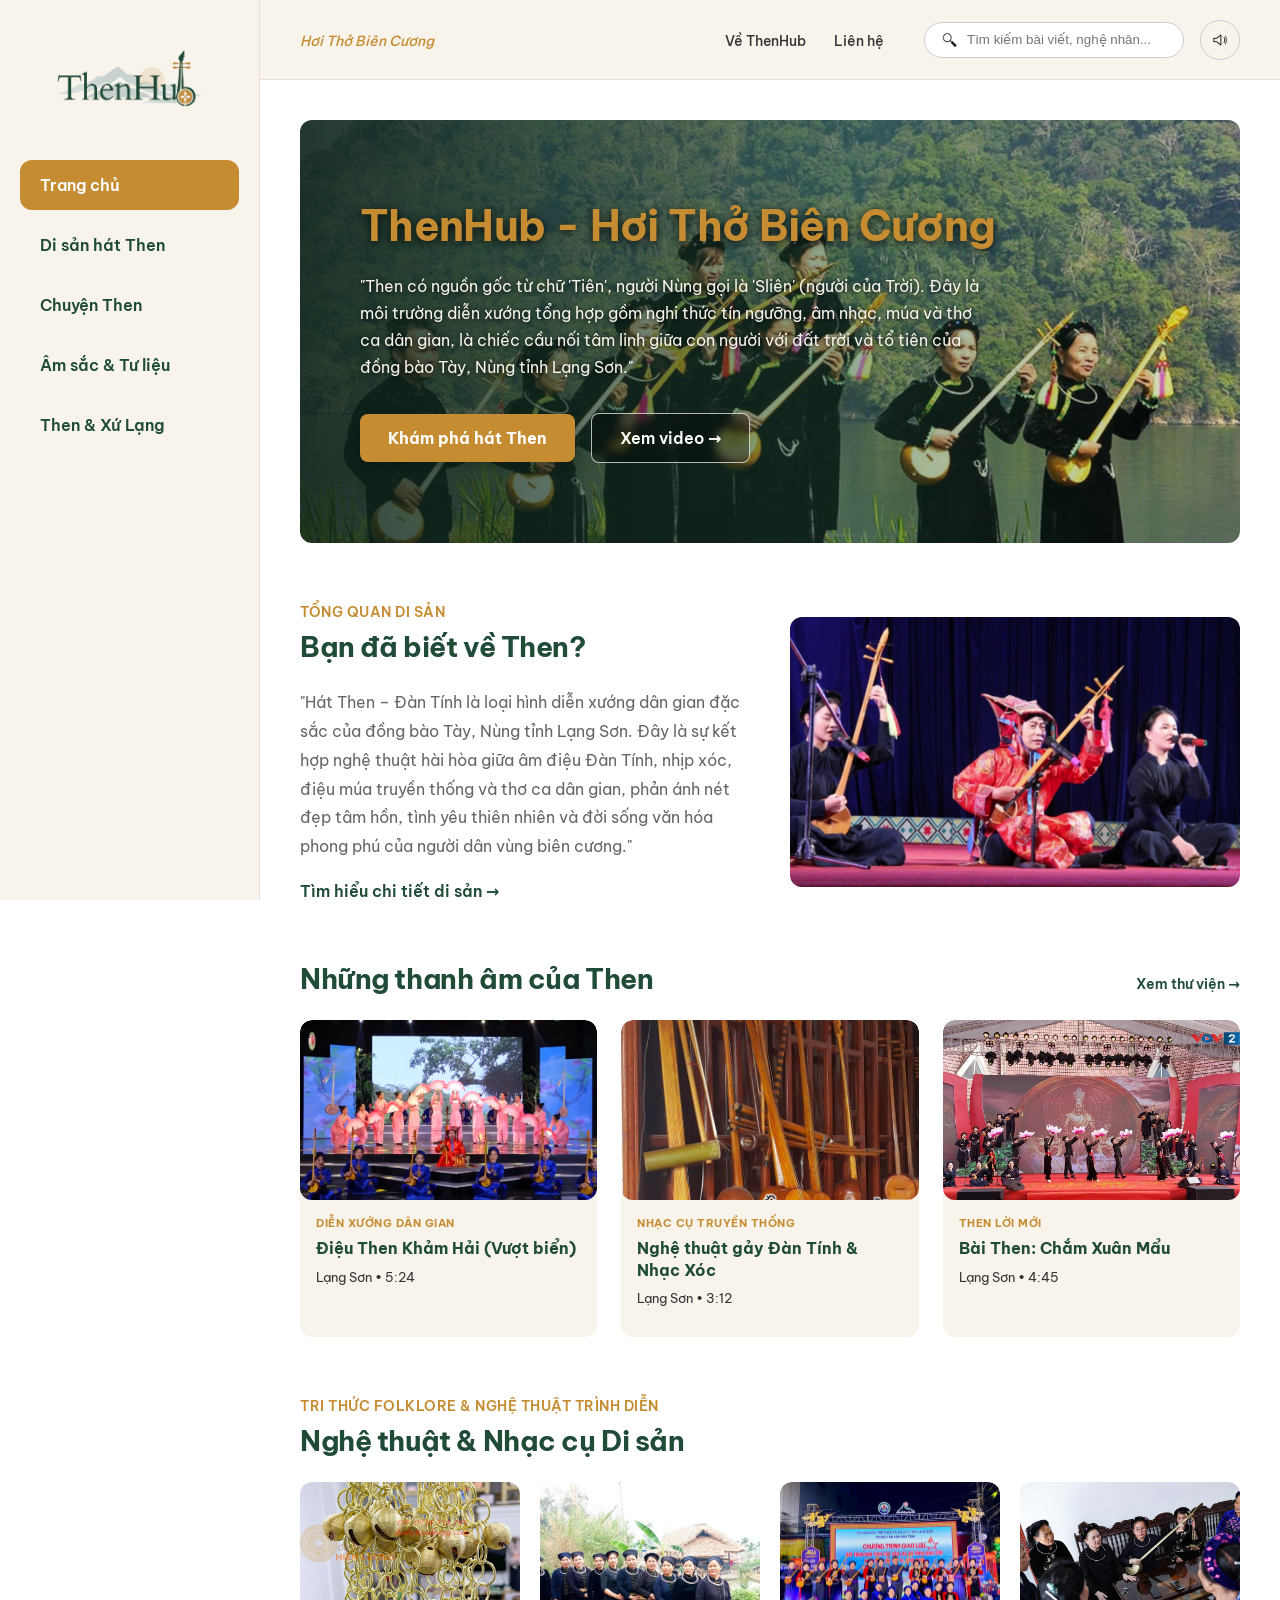
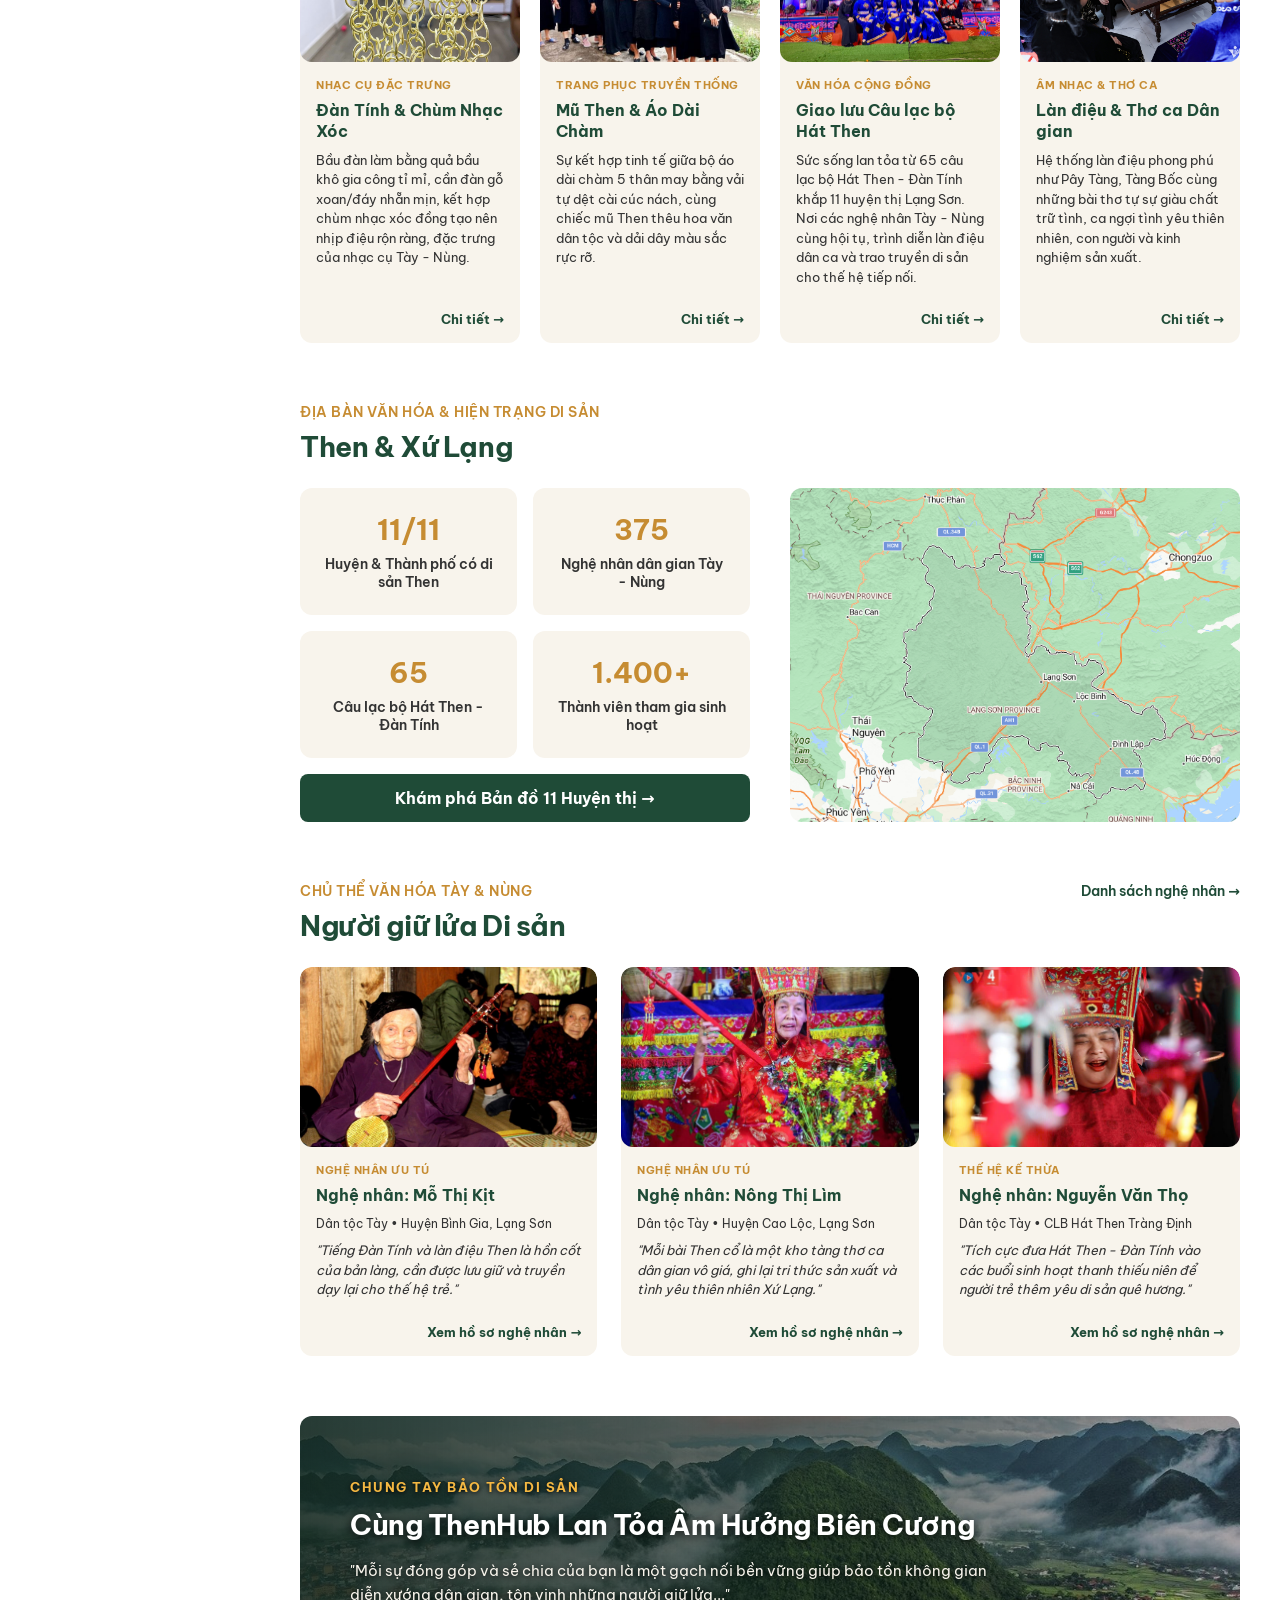
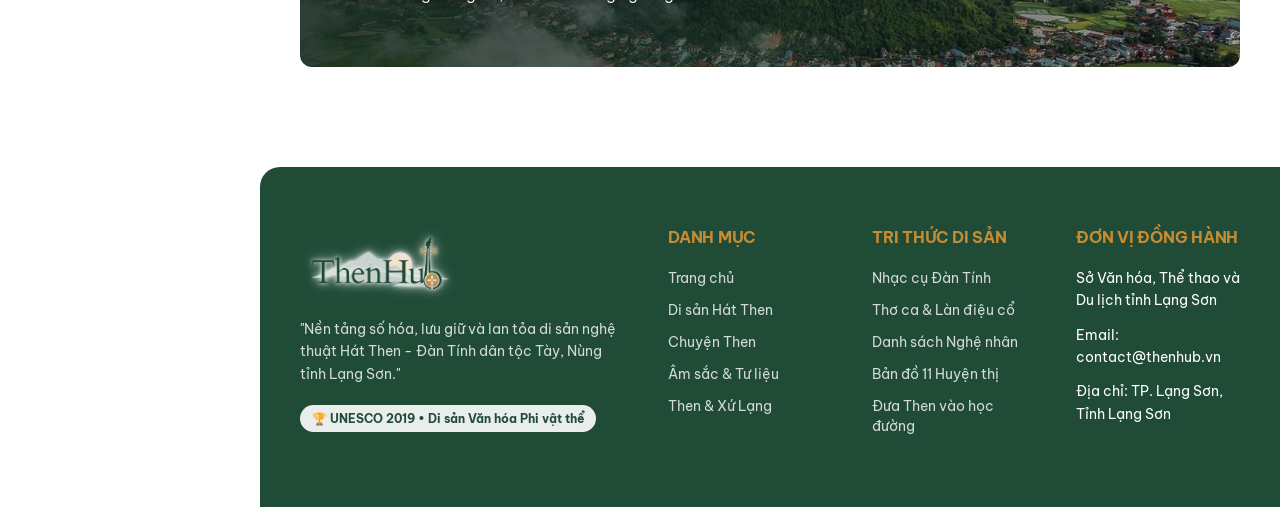
==== index.html @ 95b02db8 "Initial commit" ====
﻿<!DOCTYPE html>
<html lang="vi">
<head>
    <meta charset="UTF-8">
    <meta name="viewport" content="width=device-width, initial-scale=1.0">
    <title>ThenHub - Hơi Thở Biên Cương</title>
    <link rel="stylesheet" href="./style.css" />
</head>
<body>
    <!-- SIDEBAR -->
    <aside class="sidebar">
        <a href="index.html" class="logo">
            <img src="./icons/logoThenHub.png" alt="ThenHub Logo">
        </a>
        <nav>
            <a href="index.html" class="menu-item active">Trang chủ</a>
            <a href="disan.html" class="menu-item">Di sản hát Then</a>
            <a href="chuyenthen.html" class="menu-item">Chuyện Then</a>
            <a href="tulieu.html" class="menu-item">Âm sắc & Tư liệu</a>
            <a href="xulang.html" class="menu-item">Then & Xứ Lạng</a>
        </nav>
    </aside>

    <!-- NỘI DUNG -->
    <main class="main-content">

        <!-- KHỐI 1: HEADER -->
        <header class="header">
            <div class="header-links">
                <a href="#" style="color: var(--color-gold); font-style: italic;">Hơi Thở Biên Cương</a>
            </div>
            <div style="display: flex; align-items: center; gap: 16px;">
                <div class="header-links">
                    <a href="#">Về ThenHub</a>
                    <a href="#">Liên hệ</a>
                </div>
                <div class="search-bar">
                    <img src="./icons/icon_timkiem.png" alt="Search" style="width: 18px; height: 18px;">
                    <input type="text" placeholder="Tìm kiếm bài viết, nghệ nhân...">
                </div>
                <button style="background: none; border: 1px solid #ccc; border-radius: 50%; width: 40px; height: 40px; display: flex; align-items: center; justify-content: center; cursor: pointer;">
                    <img src="./icons/icon_loa.png" alt="Audio" style="width: 20px; height: 20px;">
                </button>
            </div>
        </header>

        <div class="container">
            <!-- KHỐI 2: HERO BANNER -->
            <section class="hero-banner" style="background-image: linear-gradient(to right, rgba(15, 37, 27, 0.88) 0%, rgba(31, 75, 55, 0.45) 60%, rgba(0, 0, 0, 0.1) 100%), url('./images/anh_nen_banner.png');">
                <h1>ThenHub - Hơi Thở Biên Cương</h1>
                <p>"Then có nguồn gốc từ chữ 'Tiên', người Nùng gọi là 'Sliên' (người của Trời). Đây là môi trường diễn xướng tổng hợp gồm nghi thức tín ngưỡng, âm nhạc, múa và thơ ca dân gian, là chiếc cầu nối tâm linh giữa con người với đất trời và tổ tiên của đồng bào Tày, Nùng tỉnh Lạng Sơn."</p>
                <div class="hero-buttons">
                    <a href="disan.html" class="btn-primary">Khám phá hát Then</a>
                    <a href="#" class="btn-outline">Xem video →</a>
                </div>
            </section>

            <!-- KHỐI 3: TỔNG QUAN -->
            <section class="overview-section">
                <div class="overview-text">
                    <div class="section-subtitle">Tổng quan di sản</div>
                    <h2 class="section-title">Bạn đã biết về Then?</h2>
                    <p>"Hát Then – Đàn Tính là loại hình diễn xướng dân gian đặc sắc của đồng bào Tày, Nùng tỉnh Lạng Sơn. Đây là sự kết hợp nghệ thuật hài hòa giữa âm điệu Đàn Tính, nhịp xóc, điệu múa truyền thống và thơ ca dân gian, phản ánh nét đẹp tâm hồn, tình yêu thiên nhiên và đời sống văn hóa phong phú của người dân vùng biên cương."</p>
                    <a href="#" class="link-arrow">Tìm hiểu chi tiết di sản →</a>
                </div>
                <div class="overview-image">
                    <img src="./images/anh_tong_quan.png" alt="Hát Then">
                </div>
            </section>

            <!-- KHỐI 4: ÂM THANH CỦA THEN -->
            <section>
                <div style="display: flex; justify-content: space-between; align-items: baseline;">
                    <h2 class="section-title">Những thanh âm của Then</h2>
                    <a href="#" class="link-arrow" style="font-size: 14px;">Xem thư viện &rarr;</a>
                </div>
                <div class="grid-3">

                    <a href="#" class="card">
                        <div class="card-thumb">
                            <img src="./images/Then_vuot_bien.png" alt="Điệu Then">
                            <div class="play-btn"></div>
                        </div>
                        <div class="card-content">
                            <div class="card-tag">Diễn xướng dân gian</div>
                            <div class="card-title">Điệu Then Khảm Hải (Vượt biển)</div>
                            <div class="card-desc">Lạng Sơn • 5:24</div>
                        </div>
                    </a>

                    <a href="#" class="card">
                        <div class="card-thumb">
                            <img src="./images/dan_tinh.png" alt="Đàn Tính">
                            <div class="play-btn"></div>
                        </div>
                        <div class="card-content">
                            <div class="card-tag">Nhạc cụ truyền thống</div>
                            <div class="card-title">Nghệ thuật gảy Đàn Tính & Nhạc Xóc</div>
                            <div class="card-desc">Lạng Sơn • 3:12</div>
                        </div>
                    </a>

                    <a href="#" class="card">
                        <div class="card-thumb">
                            <img src="./images/hat_then.png" alt="Xuân Mới">
                            <div class="play-btn"></div>
                        </div>
                        <div class="card-content">
                            <div class="card-tag">Then lời mới</div>
                            <div class="card-title">Bài Then: Chắm Xuân Mẩu</div>
                            <div class="card-desc">Lạng Sơn • 4:45</div>
                        </div>
                    </a>

                </div>
            </section>

            <!-- KHỐI 5: NGHỆ THUẬT & NHẠC CỤ -->
            <section>
                <div class="section-subtitle">Tri thức Folklore & Nghệ thuật trình diễn</div>
                <h2 class="section-title">Nghệ thuật & Nhạc cụ Di sản</h2>
                <div class="grid-4">
                    <a href="#" class="card">
                        <img src="./images/soc_nhac.png" alt="Đàn">
                        <div class="card-content">
                            <div class="card-tag">Nhạc cụ đặc trưng</div>
                            <div class="card-title">Đàn Tính & Chùm Nhạc Xóc</div>
                            <div class="card-desc">Bầu đàn làm bằng quả bầu khô gia công tỉ mỉ, cần đàn gỗ xoan/đáy nhẵn mịn, kết hợp chùm nhạc xóc đồng tạo nên nhịp điệu rộn ràng, đặc trưng của nhạc cụ Tày - Nùng.</div>
                            <div class="card-link">Chi tiết &rarr;</div>
                        </div>
                    </a>
                    <a href="#" class="card">
                        <img src="./images/ao_dai_cham.png" alt="Áo">
                        <div class="card-content">
                            <div class="card-tag">Trang phục truyền thống</div>
                            <div class="card-title">Mũ Then & Áo Dài Chàm</div>
                            <div class="card-desc">Sự kết hợp tinh tế giữa bộ áo dài chàm 5 thân may bằng vải tự dệt cài cúc nách, cùng chiếc mũ Then thêu hoa văn dân tộc và dải dây màu sắc rực rỡ.</div>
                            <div class="card-link">Chi tiết &rarr;</div>
                        </div>
                    </a>
                    <a href="#" class="card">
                        <img src="./images/giao_luu.png" alt="Giao lưu">
                        <div class="card-content">
                            <div class="card-tag">Văn hóa cộng đồng</div>
                            <div class="card-title">Giao lưu Câu lạc bộ Hát Then</div>
                            <div class="card-desc">Sức sống lan tỏa từ 65 câu lạc bộ Hát Then - Đàn Tính khắp 11 huyện thị Lạng Sơn. Nơi các nghệ nhân Tày - Nùng cùng hội tụ, trình diễn làn điệu dân ca và trao truyền di sản cho thế hệ tiếp nối.</div>
                            <div class="card-link">Chi tiết &rarr;</div>
                        </div>
                    </a>
                    <a href="#" class="card">
                        <img src="./images/truyen_day_hat_then.png" alt="Thơ ca">
                        <div class="card-content">
                            <div class="card-tag">Âm nhạc & Thơ ca</div>
                            <div class="card-title">Làn điệu & Thơ ca Dân gian</div>
                            <div class="card-desc">Hệ thống làn điệu phong phú như Pây Tàng, Tàng Bốc cùng những bài thơ tự sự giàu chất trữ tình, ca ngợi tình yêu thiên nhiên, con người và kinh nghiệm sản xuất.</div>
                            <div class="card-link">Chi tiết &rarr;</div>
                        </div>
                    </a>
                </div>
            </section>

            <!-- KHỐI 6: THỐNG KÊ & BẢN ĐỒ -->
            <section>
                <div class="section-subtitle">Địa bàn văn hóa & Hiện trạng di sản</div>
                <h2 class="section-title">Then & Xứ Lạng</h2>
                <div class="stats-map-section">
                    <div style="flex: 1;">
                        <div class="stats-grid">
                            <div class="stat-box">
                                <div class="stat-number">11/11</div>
                                <div class="stat-label">Huyện & Thành phố có di sản Then</div>
                            </div>
                            <div class="stat-box">
                                <div class="stat-number">375</div>
                                <div class="stat-label">Nghệ nhân dân gian Tày - Nùng</div>
                            </div>
                            <div class="stat-box">
                                <div class="stat-number">65</div>
                                <div class="stat-label">Câu lạc bộ Hát Then - Đàn Tính</div>
                            </div>
                            <div class="stat-box">
                                <div class="stat-number">1.400+</div>
                                <div class="stat-label">Thành viên tham gia sinh hoạt</div>
                            </div>
                        </div>
                        <a href="#" class="btn-full">Khám phá Bản đồ 11 Huyện thị →</a>
                    </div>
                    <div class="map-image">
                        <img src="./images/map.png" alt="Bản đồ Lạng Sơn">
                    </div>
                </div>
            </section>

            <!-- KHỐI 7: NGƯỜI GIỮ LỬA (Nghệ nhân) -->
            <section>
                <div style="display: flex; justify-content: space-between; align-items: baseline;">
                    <div>
                        <div class="section-subtitle">Chủ thể văn hóa Tày & Nùng</div>
                        <h2 class="section-title">Người giữ lửa Di sản</h2>
                    </div>
                    <a href="#" class="link-arrow" style="font-size: 14px;">Danh sách nghệ nhân →</a>
                </div>
                <div class="grid-3">
                    <a href="#" class="card">
                        <img src="./images/mo_thi_kit.png" alt="Nghệ nhân">
                        <div class="card-content">
                            <div class="card-tag">Nghệ nhân ưu tú</div>
                            <div class="card-title">Nghệ nhân: Mỗ Thị Kịt</div>
                            <div class="card-desc" style="font-size: 12px; margin-bottom: 8px;">Dân tộc Tày  •  Huyện Bình Gia, Lạng Sơn</div>
                            <div class="card-desc" style="font-style: italic;">"Tiếng Đàn Tính và làn điệu Then là hồn cốt của bản làng, cần được lưu giữ và truyền dạy lại cho thế hệ trẻ."</div>
                            <div class="card-link">Xem hồ sơ nghệ nhân &rarr;</div>
                        </div>
                    </a>
                    <a href="#" class="card">
                        <img src="./images/nong_thi_lim.png" alt="Nghệ nhân">
                        <div class="card-content">
                            <div class="card-tag">Nghệ nhân ưu tú</div>
                            <div class="card-title">Nghệ nhân: Nông Thị Lìm</div>
                            <div class="card-desc" style="font-size: 12px; margin-bottom: 8px;">Dân tộc Tày  •  Huyện Cao Lộc, Lạng Sơn</div>
                            <div class="card-desc" style="font-style: italic;">"Mỗi bài Then cổ là một kho tàng thơ ca dân gian vô giá, ghi lại tri thức sản xuất và tình yêu thiên nhiên Xứ Lạng."</div>
                            <div class="card-link">Xem hồ sơ nghệ nhân &rarr;</div>
                        </div>
                    </a>
                    <a href="#" class="card">
                        <img src="./images/nguyen_van_tho.png" alt="Nghệ nhân">
                        <div class="card-content">
                            <div class="card-tag">Thế hệ kế thừa</div>
                            <div class="card-title">Nghệ nhân: Nguyễn Văn Thọ</div>
                            <div class="card-desc" style="font-size: 12px; margin-bottom: 8px;">Dân tộc Tày  •  CLB Hát Then Tràng Định</div>
                            <div class="card-desc" style="font-style: italic;">"Tích cực đưa Hát Then - Đàn Tính vào các buổi sinh hoạt thanh thiếu niên để người trẻ thêm yêu di sản quê hương."</div>
                            <div class="card-link">Xem hồ sơ nghệ nhân &rarr;</div>
                        </div>
                    </a>
                </div>
            </section>

            <!-- KHỐI 8: BANNER KÊU GỌI (CTA) -->
            <section class="cta-banner" style="background-image: linear-gradient(90deg, rgba(15, 37, 27, 0.85) 0%, rgba(15, 37, 27, 0.6) 50%, rgba(0, 0, 0, 0.25) 100%), url('./images/canh_quan.png');">
                <span class="cta-subtitle">CHUNG TAY BẢO TỒN DI SẢN</span>
                <h2>Cùng ThenHub Lan Tỏa Âm Hưởng Biên Cương</h2>
                <p>"Mỗi sự đóng góp và sẻ chia của bạn là một gạch nối bền vững giúp bảo tồn không gian diễn xướng dân gian, tôn vinh những người giữ lửa..."</p>
            </section>

        </div> <!-- Hết .container -->
        <!-- KHỐI 9: FOOTER -->
        <footer class="footer">
            <div>
                <a href="index.html" class="footer-logo">
                    <img src="./icons/logoThenHub.png" alt="ThenHub Logo">
                </a>
                <p>"Nền tảng số hóa, lưu giữ và lan tỏa di sản nghệ thuật Hát Then - Đàn Tính dân tộc Tày, Nùng tỉnh Lạng Sơn."</p>
                <div class="badge">🏆 UNESCO 2019 • Di sản Văn hóa Phi vật thể</div>
            </div>
            <div>
                <h4>Danh mục</h4>
                <ul>
                    <li><a href="index.html">Trang chủ</a></li>
                    <li><a href="disan.html">Di sản Hát Then</a></li>
                    <li><a href="chuyenthen.html">Chuyện Then</a></li>
                    <li><a href="tulieu.html">Âm sắc & Tư liệu</a></li>
                    <li><a href="xulang.html">Then & Xứ Lạng</a></li>
                </ul>
            </div>
            <div>
                <h4>Tri thức di sản</h4>
                <ul>
                    <li><a href="#">Nhạc cụ Đàn Tính</a></li>
                    <li><a href="#">Thơ ca & Làn điệu cổ</a></li>
                    <li><a href="#">Danh sách Nghệ nhân</a></li>
                    <li><a href="#">Bản đồ 11 Huyện thị</a></li>
                    <li><a href="#">Đưa Then vào học đường</a></li>
                </ul>
            </div>
            <div>
                <h4>Đơn vị đồng hành</h4>
                <p style="margin-bottom: 12px; opacity: 1;">Sở Văn hóa, Thể thao và Du lịch tỉnh Lạng Sơn</p>
                <p style="margin-bottom: 12px; opacity: 1;">Email: contact@thenhub.vn</p>
                <p style="opacity: 1;">Địa chỉ: TP. Lạng Sơn, Tỉnh Lạng Sơn</p>
            </div>
        </footer>
    </main>
</body>
</html>
---- style.css ----
﻿/* ==============================================================
   1. KHAI BÁO FONT KHÔNG CHÂN CỤC BỘ (BE VIETNAM PRO)
   ============================================================== */

/* Bản Thường - Regular (400) */
@font-face {
    font-family: 'Be Vietnam Pro';
    src: url('./fonts/Be_Vietnam_Pro/BeVietnamPro-Regular.ttf') format('truetype');
    font-weight: 400;
    font-style: normal;
}

/* Bản Vừa - Medium (500) */
@font-face {
    font-family: 'Be Vietnam Pro';
    src: url('./fonts/Be_Vietnam_Pro/BeVietnamPro-Medium.ttf') format('truetype');
    font-weight: 500;
    font-style: normal;
}

/* Bản Bán Đậm - SemiBold (600) */
@font-face {
    font-family: 'Be Vietnam Pro';
    src: url('./fonts/Be_Vietnam_Pro/BeVietnamPro-SemiBold.ttf') format('truetype');
    font-weight: 600;
    font-style: normal;
}

/* Bản Đậm - Bold (700) */
@font-face {
    font-family: 'Be Vietnam Pro';
    src: url('./fonts/Be_Vietnam_Pro/BeVietnamPro-Bold.ttf') format('truetype');
    font-weight: 700;
    font-style: normal;
}

/* ==============================================================
   2. CẬP NHẬT BIẾN FONT VÀO :root (FONT KHÔNG CHÂN CHO TOÀN TRANG)
   ============================================================== */
:root {
    --font-title: 'Be Vietnam Pro', system-ui, -apple-system, sans-serif;
    --font-text: 'Be Vietnam Pro', system-ui, -apple-system, sans-serif;
    --color-green: #1F4B37;
    --color-gold: #C68C32;
    --color-gold-hover: #e09f39;
    --bg-sidebar: #F8F4EC;
    --bg-main: #FFFFFF;
    --bg-card: #F8F4EC;
    --text-dark: #333333;
    --text-gray: #666666;
    --text-light: #FFFFFF;
    --sidebar-width: 260px;
    --header-height: 80px;
    --max-content-width: 1100px;
    --section-gap: 60px;
    --border-radius: 12px;
}

/* ==============================================================
   3. RESET & CƠ BẢN (Đã sửa lỗi ký tự '-')
   ============================================================== */
* {
    margin: 0;
    padding: 0;
    box-sizing: border-box;
}

body {
    font-family: var(--font-text);
    color: var(--text-dark);
    background-color: var(--bg-main);
    display: flex;
    min-height: 100vh;
}

a {
    text-decoration: none;
    color: inherit;
    transition: all 0.3s ease;
    cursor: pointer;
}

img {
    max-width: 100%;
    height: auto;
    border-radius: var(--border-radius);
    display: block;
}

/* Tinh chỉnh nét chữ tiêu đề không chân phẳng, vuông vức */
h1, h2, h3, h4, .section-title {
    font-family: var(--font-title) !important;
    color: var(--color-green);
    font-weight: 700;
    letter-spacing: -0.015em;
    line-height: 1.25;
}

.section-title {
    font-size: 28px;
    margin-bottom: 24px;
}

.section-subtitle {
    color: var(--color-gold);
    font-size: 14px;
    font-weight: 600;
    text-transform: uppercase;
    margin-bottom: 8px;
    letter-spacing: 0.5px;
}

/* 3. SIDEBAR (THANH ĐIỀU HƯỚNG TRÁI) */
.sidebar {
    width: var(--sidebar-width);
    flex-shrink: 0;
    background-color: var(--bg-sidebar);
    padding: 40px 20px;
    position: sticky;
    top: 0;
    height: 100vh;
    border-right: 1px solid #EAE0D5;
}

    .sidebar .logo {
        display: block;
        margin-bottom: 40px;
        text-align: center;
    }

        .sidebar .logo img {
            max-width: 170px; 
            height: auto; 
            margin: 0 auto;
            display: block;
        }

.menu-item {
    display: block;
    padding: 15px 20px;
    margin-bottom: 10px;
    font-weight: 600;
    border-radius: var(--border-radius);
    color: var(--color-green);
}

    .menu-item:hover {
        background-color: #E8E1D3;
    }

    .menu-item.active {
        background-color: var(--color-gold);
        color: var(--text-light);
    }

/* 4. MAIN CONTENT (NỘI DUNG CHÍNH) */
.main-content {
    flex: 1;
    min-width: 0; /* Giúp không bị tràn khung khi ảnh quá to */
    display: flex;
    flex-direction: column;
}

/* KHỐI 1: HEADER */
.header {
    height: var(--header-height);
    background-color: var(--bg-sidebar);
    display: flex;
    align-items: center;
    justify-content: space-between;
    padding: 0 40px;
    border-bottom: 1px solid #EAE0D5;
    position: sticky;
    top: 0;
    z-index: 100;
}

.header-links a {
    margin-right: 24px;
    font-weight: 500;
    font-size: 14px;
}

    .header-links a:hover {
        color: var(--color-gold);
    }

.search-bar {
    display: flex;
    align-items: center;
    background: #fff;
    padding: 8px 16px;
    border-radius: 20px;
    border: 1px solid #ccc;
}

    .search-bar input {
        border: none;
        outline: none;
        margin-left: 8px;
        width: 200px;
    }

/* CONTAINER CHUNG CHO CÁC KHỐI BÊN DƯỚI */
.container {
    max-width: var(--max-content-width);
    margin: 0 auto;
    padding: 40px;
    width: 100%;
}

/* KHỐI 2: HERO BANNER */
.hero-banner {
    position: relative;
    background-size: cover;
    background-position: center;
    border-radius: var(--border-radius);
    padding: 80px 60px;
    color: var(--text-light);
    margin-bottom: var(--section-gap);
    overflow: hidden;
}

    .hero-banner h1 {
        font-family: var(--font-title);
        font-size: 42px;
        font-weight: 700;
        margin-bottom: 20px;
        color: #C68C32 !important; 
        text-shadow: 0 2px 10px rgba(0, 0, 0, 0.85); 
    }

    .hero-banner p {
        max-width: 620px;
        line-height: 1.7;
        margin-bottom: 32px;
        font-size: 16px;
        color: #F8F4EC; 
        text-shadow: 0 1px 5px rgba(0, 0, 0, 0.8);
    }

.hero-buttons {
    display: flex;
    align-items: center;
    gap: 16px;
}

/* Nút chính: Khám phá hát Then */
.btn-primary {
    background-color: var(--color-gold); 
    color: #FFFFFF; 
    padding: 14px 28px;
    border-radius: 8px;
    font-weight: 700;
    display: inline-block;
    box-shadow: 0 4px 12px rgba(0, 0, 0, 0.25);
    transition: all 0.3s ease;
}

    .btn-primary:hover {
        background-color: var(--color-gold-hover);
        transform: translateY(-2px);
        box-shadow: 0 6px 18px rgba(0, 0, 0, 0.35);
    }

.btn-outline {
    background: rgba(0, 0, 0, 0.35); 
    backdrop-filter: blur(4px); 
    border: 1px solid rgba(255, 255, 255, 0.7);
    color: #FFFFFF;
    padding: 14px 28px;
    border-radius: 8px;
    font-weight: 600;
    display: inline-block;
    transition: all 0.3s ease;
}

    .btn-outline:hover {
        background: rgba(255, 255, 255, 0.25);
        border-color: #FFFFFF;
        transform: translateY(-2px);
    }
/* KHỐI 3: TỔNG QUAN */
.overview-section {
    display: flex;
    gap: 40px;
    align-items: center;
    margin-bottom: var(--section-gap);
}

.overview-text {
    flex: 1;
}

    .overview-text p {
        line-height: 1.8;
        color: var(--text-gray);
        margin-bottom: 20px;
    }

.link-arrow {
    color: var(--color-green);
    font-weight: 600;
    display: inline-flex;
    align-items: center;
    gap: 8px;
}

    .link-arrow:hover {
        color: var(--color-gold);
    }

.overview-image {
    flex: 1;
}

    .overview-image img {
        width: 100%;
        height: auto;
        object-fit: cover;
    }

/* KHỐI 4 & 6: DẠNG LƯỚI (Card Grid) */
.grid-3 {
    display: grid;
    grid-template-columns: repeat(3, 1fr);
    gap: 24px;
    margin-bottom: var(--section-gap);
    align-items: stretch; 
}

.grid-4 {
    display: grid;
    grid-template-columns: repeat(4, 1fr);
    gap: 20px;
    margin-bottom: var(--section-gap);
    align-items: stretch; 
}

/* Thẻ Card tổng thể */
.card {
    background-color: var(--bg-card);
    border-radius: var(--border-radius);
    overflow: hidden;
    display: flex;
    flex-direction: column !important; 
    height: 100%;
    text-decoration: none;
    transition: transform 0.3s ease, box-shadow 0.3s ease;
}

    .card:hover {
        transform: translateY(-5px);
        box-shadow: 0 10px 20px rgba(0,0,0,0.08);
    }

    /* Ảnh đầu thẻ */
    .card img {
        width: 100%;
        height: 180px; 
        object-fit: cover; 
        display: block;
    }

.card-content {
    display: flex;
    flex-direction: column;
    flex: 1; 
    padding: 16px;
}

.card-tag {
    color: var(--color-gold);
    font-size: 11px;
    font-weight: 700;
    text-transform: uppercase;
    letter-spacing: 0.5px;
    margin-bottom: 8px;
}

.card-title {
    color: var(--color-green);
    font-size: 16px;
    font-weight: 700;
    line-height: 1.35;
    margin-bottom: 8px;
}

/* Đoạn mô tả */
.card-desc {
    color: var(--text-dark);
    font-size: 13px;
    line-height: 1.5;
    margin-bottom: 12px;
}

.card-link {
    text-align: right;
    font-size: 13px;
    font-weight: 700;
    color: var(--color-green);
    margin-top: auto; 
    padding-top: 12px;
    display: block;
    transition: color 0.3s ease, transform 0.3s ease;
}

.card:hover .card-link {
    color: var(--color-gold);
    transform: translateX(3px);
}
/* HIỆU ỨNG NÚT PLAY TRÊN ẢNH VIDEO */
.card-thumb {
    position: relative;
    width: 100%;
    height: 180px;
    overflow: hidden;
    border-top-left-radius: var(--border-radius, 12px);
    border-top-right-radius: var(--border-radius, 12px);
}
    .card-thumb img {
        width: 100%;
        height: 100%;
        object-fit: cover;
        display: block;
        transition: transform 0.3s ease;
    }
    .card-thumb .play-btn {
        position: absolute;
        top: 50%;
        left: 50%;
        transform: translate(-50%, -50%) scale(0.8);
        width: 56px; 
        height: 56px;
        background-color: #FFFFFF; 
        border-radius: 50%; 
        box-shadow: 0 4px 15px rgba(0, 0, 0, 0.35); 
        display: flex;
        align-items: center;
        justify-content: center;
        opacity: 0; 
        transition: all 0.3s ease;
        pointer-events: none;
        z-index: 5;
    }

        .card-thumb .play-btn::after {
            content: '';
            display: block;
            width: 0;
            height: 0;
            margin-left: 4px; 
            border-top: 11px solid transparent;
            border-bottom: 11px solid transparent;
            border-left: 19px solid #E50914; 
        }

.card:hover .play-btn {
    opacity: 1;
    transform: translate(-50%, -50%) scale(1);
}

.card:hover .card-thumb img {
    transform: scale(1.05);
}

/* KHỐI 5: THỐNG KÊ & BẢN ĐỒ */
.stats-map-section {
    display: flex;
    gap: 40px;
    margin-bottom: var(--section-gap);
}

.stats-grid {
    flex: 1;
    display: grid;
    grid-template-columns: repeat(2, 1fr);
    gap: 16px;
}

.stat-box {
    background-color: var(--bg-card);
    padding: 24px;
    border-radius: var(--border-radius);
    text-align: center;
}

.stat-number {
    font-size: 28px;
    font-weight: bold;
    color: var(--color-gold);
    margin-bottom: 8px;
}

.stat-label {
    font-size: 14px;
    font-weight: 600;
    color: var(--text-dark);
}

.map-image {
    flex: 1;
}

    .map-image img {
        width: 100%;
        height: 100%;
        object-fit: cover;
    }

.btn-full {
    display: block;
    text-align: center;
    background-color: var(--color-green);
    color: var(--text-light);
    padding: 14px;
    border-radius: 8px;
    margin-top: 16px;
    font-weight: bold;
}

    .btn-full:hover {
        background-color: #153526;
    }

/* KHỐI 7: CTA BANNER */
.cta-banner {
    position: relative;
    background-size: cover;
    background-position: center;
    border-radius: var(--border-radius);
    padding: 60px 50px;
    margin-bottom: var(--section-gap);
    overflow: hidden;
}

.cta-subtitle {
    display: inline-block;
    color: #F5B842; 
    font-weight: 700;
    font-size: 13px;
    letter-spacing: 1.5px;
    text-transform: uppercase;
    margin-bottom: 12px;
    text-shadow: 0 1px 4px rgba(0, 0, 0, 0.9);
}

/* Tiêu đề chính */
.cta-banner h2 {
    font-family: var(--font-title);
    font-size: 28px; 
    font-weight: 700;
    color: #FFFFFF;
    margin-bottom: 16px;
    line-height: 1.3;
    max-width: 100%; 
    white-space: nowrap; 
    text-shadow: 0 2px 8px rgba(0, 0, 0, 0.8);
}

.cta-banner p {
    font-size: 15px;
    color: #F8F4EC; 
    max-width: 650px;
    line-height: 1.6;
    text-shadow: 0 1px 6px rgba(0, 0, 0, 0.9);
}
/* KHỐI 8: FOOTER */
.footer {
    background-color: var(--color-green);
    color: var(--text-light);
    padding: 60px 40px;
    display: grid;
    grid-template-columns: 2fr 1fr 1fr 1fr;
    gap: 40px;
    border-top-left-radius: 20px;
}

.footer-logo {
    font-family: var(--font-title);
    font-size: 28px;
    color: var(--color-gold);
    margin-bottom: 16px;
    display: block;
}
    .footer-logo img {
        max-width: 160px;
        height: auto;
        display: block;
        margin-bottom: 16px;
        filter: drop-shadow(0px 0px 2px #ffffff) drop-shadow(0px 0px 6px rgba(255, 255, 255, 0.6));
    }

.footer p {
    font-size: 14px;
    line-height: 1.6;
    margin-bottom: 20px;
    opacity: 0.8;
}

.footer h4 {
    color: var(--color-gold);
    margin-bottom: 20px;
    font-size: 16px;
    text-transform: uppercase;
}

.footer ul {
    list-style: none;
}

    .footer ul li {
        margin-bottom: 12px;
    }

        .footer ul li a {
            font-size: 14px;
            opacity: 0.8;
        }

            .footer ul li a:hover {
                opacity: 1;
                color: var(--color-gold);
            }

.badge {
    background: rgba(255,255,255,0.9);
    color: var(--color-green);
    padding: 6px 12px;
    border-radius: 20px;
    font-size: 12px;
    font-weight: bold;
    display: inline-block;
}
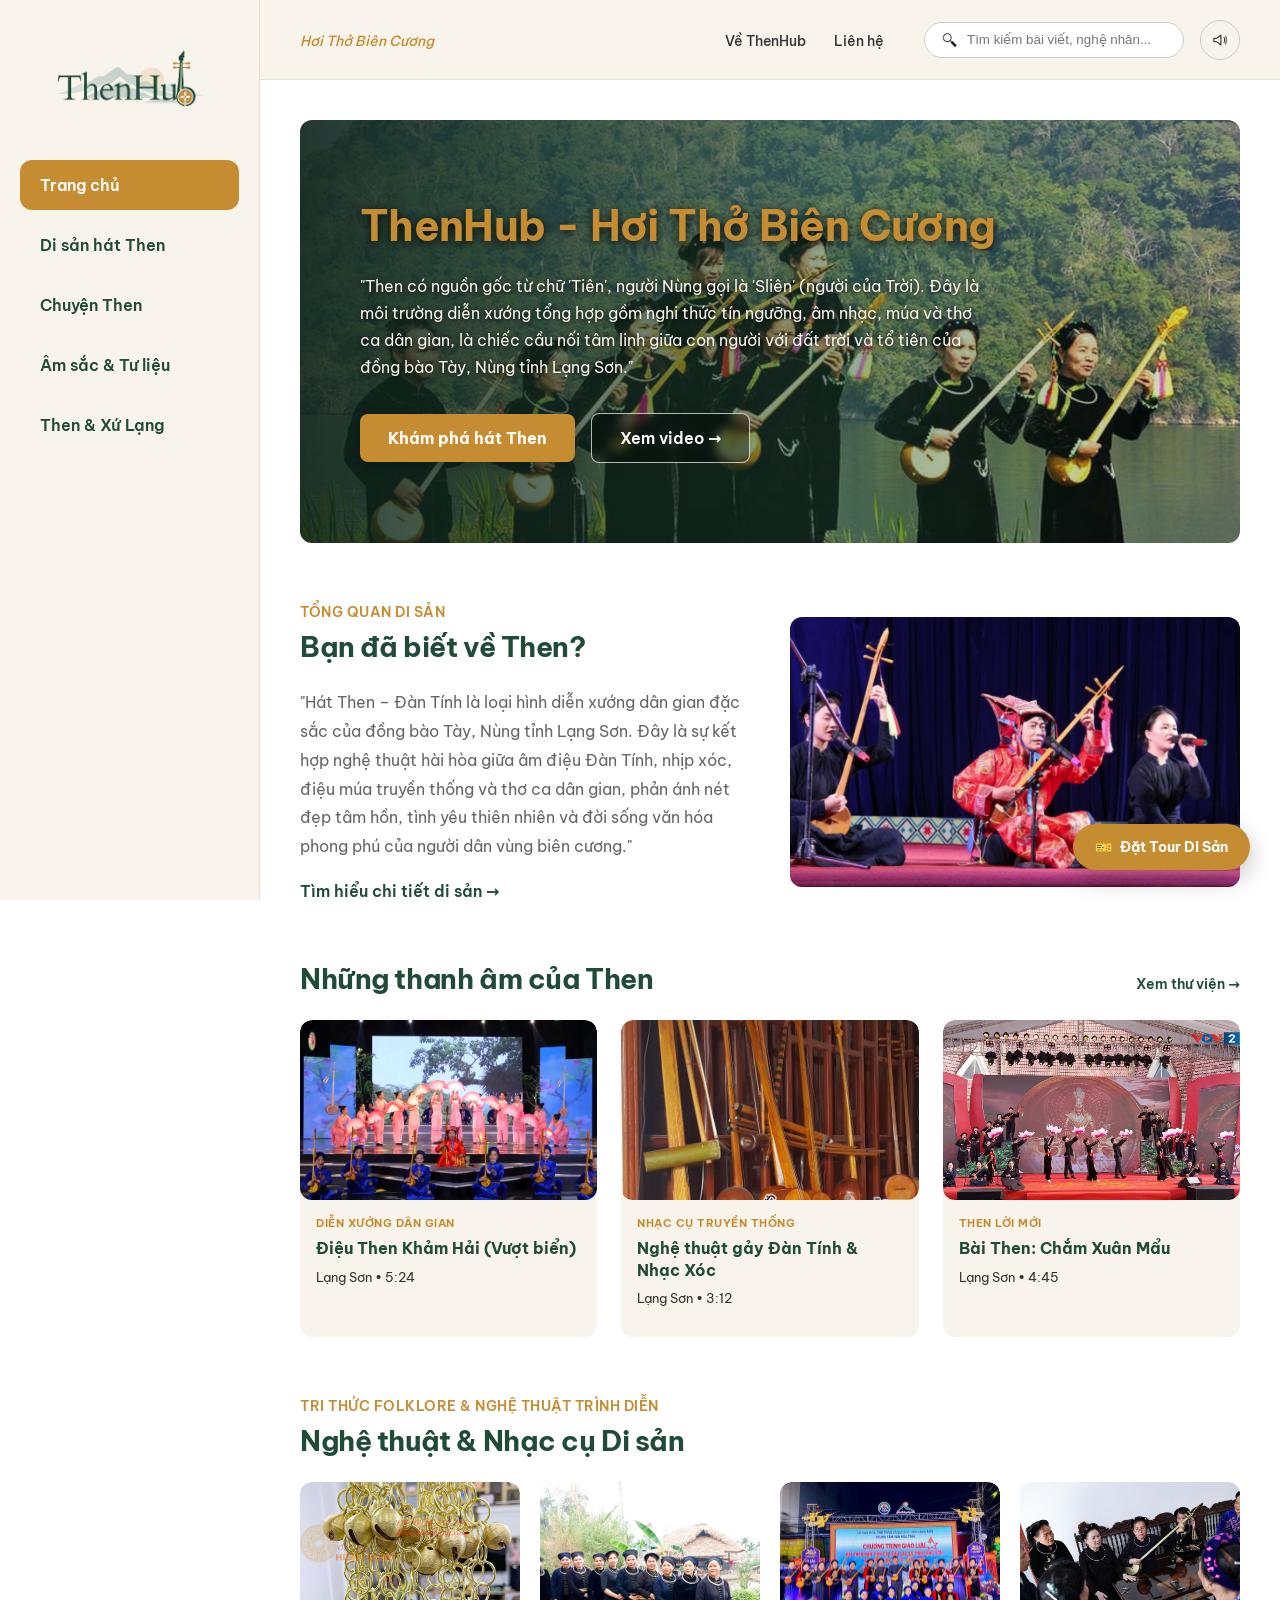
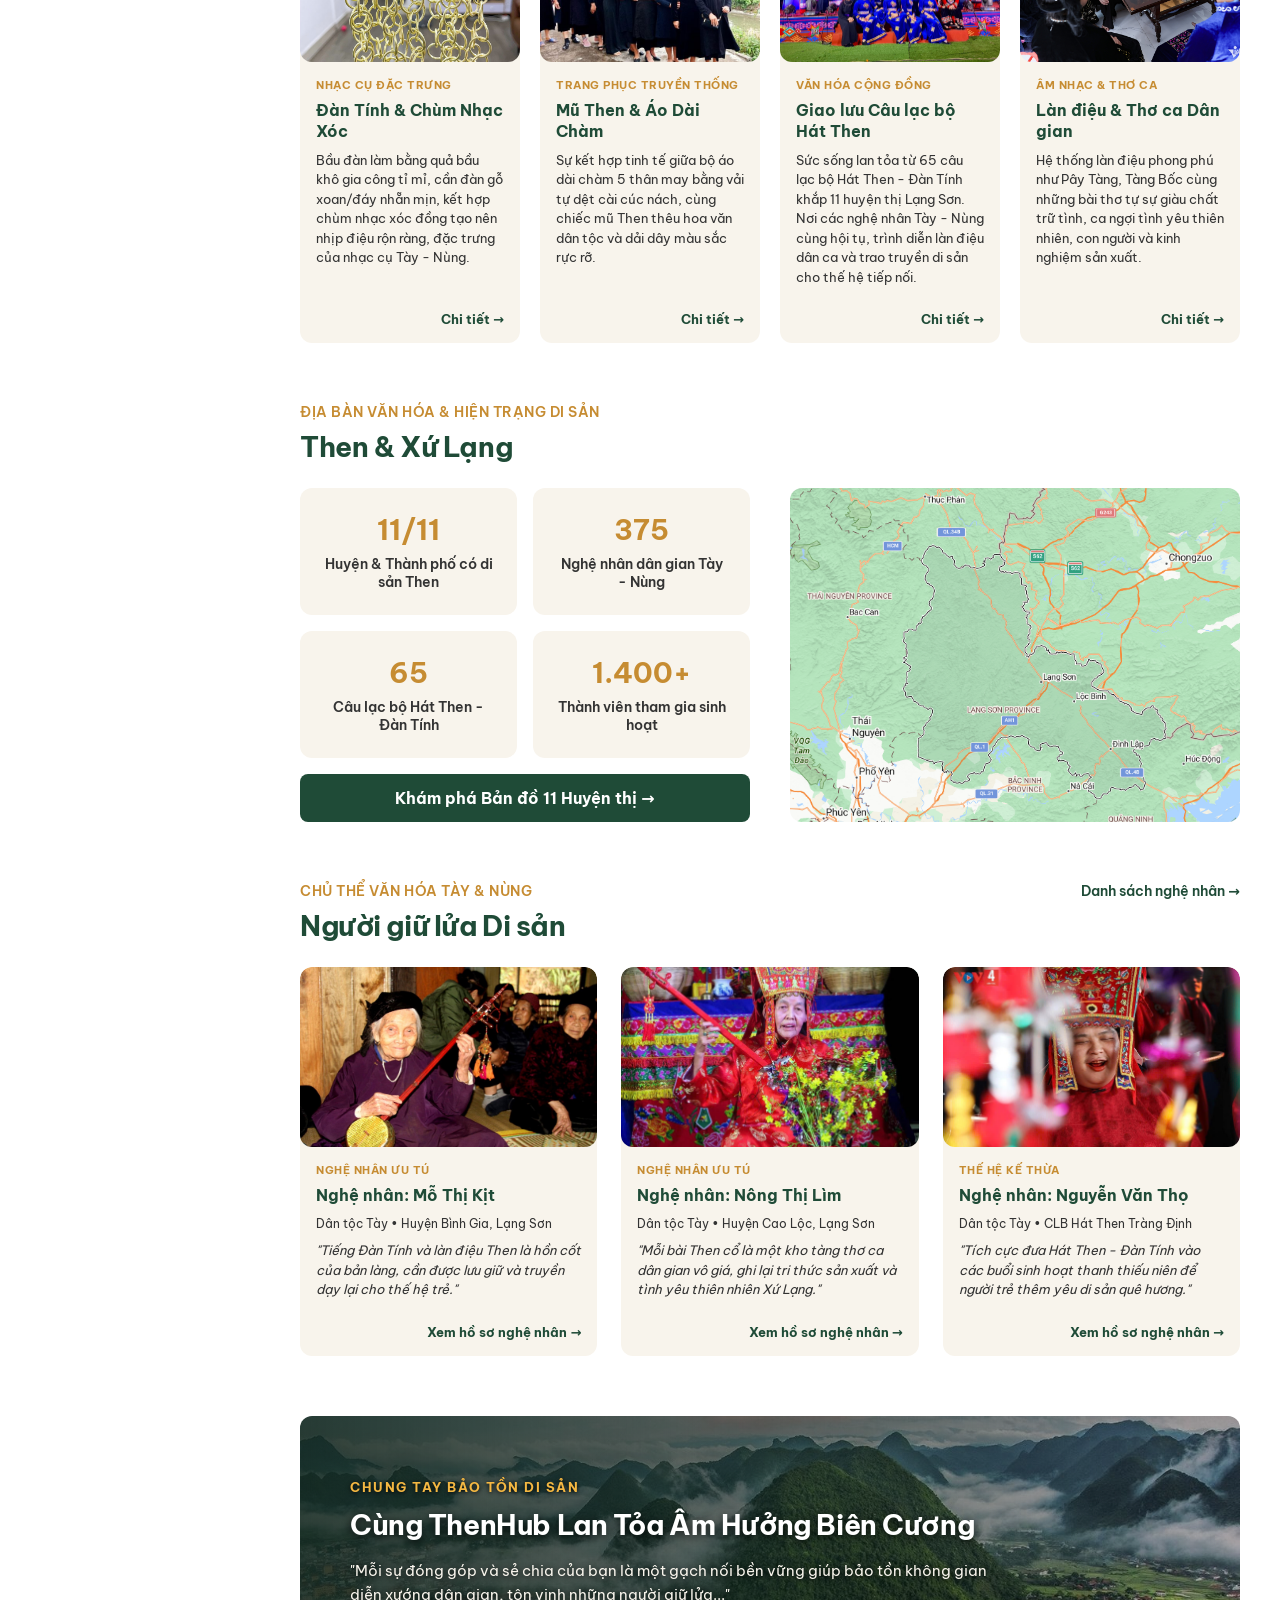
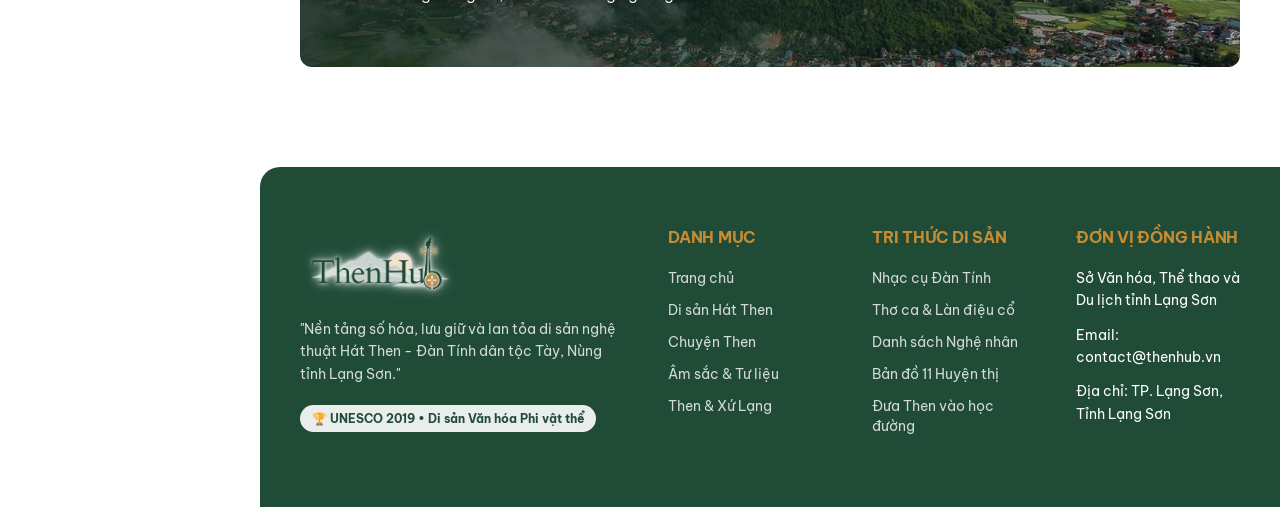
==== commit 56f192ad: "Cập nhật code cho chung kết" ====
--- a/index.html
+++ b/index.html
@@ -5,10 +5,12 @@
     <meta name="viewport" content="width=device-width, initial-scale=1.0">
     <title>ThenHub - Hơi Thở Biên Cương</title>
     <link rel="stylesheet" href="./style.css" />
+    <link rel="stylesheet" href="./tour-modal.css?v=1.0" />
 </head>
 <body>
     <!-- SIDEBAR -->
-    <aside class="sidebar">
+    <div class="sidebar-overlay" id="sidebarOverlay"></div>
+    <aside class="sidebar" id="sidebarNav">
         <a href="index.html" class="logo">
             <img src="./icons/logoThenHub.png" alt="ThenHub Logo">
         </a>
@@ -26,25 +28,38 @@
 
         <!-- KHỐI 1: HEADER -->
         <header class="header">
+            <!-- 1. NÚT 3 GẠCH (Chỉ xuất hiện trên màn hình điện thoại) -->
+            <button class="mobile-toggle" id="mobileToggle" aria-label="Mở menu">
+                <span></span>
+                <span></span>
+                <span></span>
+            </button>
+
             <div class="header-links">
                 <a href="#" style="color: var(--color-gold); font-style: italic;">Hơi Thở Biên Cương</a>
             </div>
+
             <div style="display: flex; align-items: center; gap: 16px;">
-                <div class="header-links">
+                <!-- 2. Thêm class "desktop-only" để ẩn 2 link này khi vào bằng điện thoại -->
+                <div class="header-links desktop-only">
                     <a href="#">Về ThenHub</a>
                     <a href="#">Liên hệ</a>
                 </div>
+
                 <div class="search-bar">
                     <img src="./icons/icon_timkiem.png" alt="Search" style="width: 18px; height: 18px;">
                     <input type="text" placeholder="Tìm kiếm bài viết, nghệ nhân...">
                 </div>
+
                 <button style="background: none; border: 1px solid #ccc; border-radius: 50%; width: 40px; height: 40px; display: flex; align-items: center; justify-content: center; cursor: pointer;">
                     <img src="./icons/icon_loa.png" alt="Audio" style="width: 20px; height: 20px;">
                 </button>
             </div>
         </header>
 
+        <!-- CONTAINER CHỨA TOÀN BỘ NỘI DUNG TRANG CHỦ -->
         <div class="container">
+
             <!-- KHỐI 2: HERO BANNER -->
             <section class="hero-banner" style="background-image: linear-gradient(to right, rgba(15, 37, 27, 0.88) 0%, rgba(31, 75, 55, 0.45) 60%, rgba(0, 0, 0, 0.1) 100%), url('./images/anh_nen_banner.png');">
                 <h1>ThenHub - Hơi Thở Biên Cương</h1>
@@ -75,8 +90,8 @@
                     <a href="#" class="link-arrow" style="font-size: 14px;">Xem thư viện &rarr;</a>
                 </div>
                 <div class="grid-3">
-
-                    <a href="#" class="card">
+                    <!-- VIDEO 1: Điệu Then Khảm Hải -->
+                    <a href="javascript:void(0)" class="card video-card" data-video="https://www.youtube.com/embed/5SCZGg4-Xt4?autoplay=1">
                         <div class="card-thumb">
                             <img src="./images/Then_vuot_bien.png" alt="Điệu Then">
                             <div class="play-btn"></div>
@@ -88,7 +103,8 @@
                         </div>
                     </a>
 
-                    <a href="#" class="card">
+                    <!-- VIDEO 2: Nghệ thuật gảy Đàn Tính -->
+                    <a href="javascript:void(0)" class="card video-card" data-video="https://www.youtube.com/embed/WP_4MLCgbGE?autoplay=1">
                         <div class="card-thumb">
                             <img src="./images/dan_tinh.png" alt="Đàn Tính">
                             <div class="play-btn"></div>
@@ -100,7 +116,8 @@
                         </div>
                     </a>
 
-                    <a href="#" class="card">
+                    <!-- VIDEO 3: Bài Then Chắm Xuân Mẩu -->
+                    <a href="javascript:void(0)" class="card video-card" data-video="https://www.youtube.com/embed/Cdf8cndd__c?autoplay=1">
                         <div class="card-thumb">
                             <img src="./images/hat_then.png" alt="Xuân Mới">
                             <div class="play-btn"></div>
@@ -111,7 +128,6 @@
                             <div class="card-desc">Lạng Sơn • 4:45</div>
                         </div>
                     </a>
-
                 </div>
             </section>
 
@@ -241,7 +257,7 @@
                 <p>"Mỗi sự đóng góp và sẻ chia của bạn là một gạch nối bền vững giúp bảo tồn không gian diễn xướng dân gian, tôn vinh những người giữ lửa..."</p>
             </section>
 
-        </div> <!-- Hết .container -->
+        </div>
         <!-- KHỐI 9: FOOTER -->
         <footer class="footer">
             <div>
@@ -279,5 +295,79 @@
             </div>
         </footer>
     </main>
+
+    <!-- JAVASCRIPT ĐIỀU KHIỂN MENU 3 GẠCH DI ĐỘNG -->
+    <script>
+        const mobileToggle = document.getElementById('mobileToggle');
+        const sidebarNav = document.getElementById('sidebarNav');
+        const sidebarOverlay = document.getElementById('sidebarOverlay');
+
+        if (mobileToggle && sidebarNav && sidebarOverlay) {
+            mobileToggle.addEventListener('click', () => {
+                sidebarNav.classList.toggle('active');
+                sidebarOverlay.classList.toggle('active');
+                mobileToggle.classList.toggle('open');
+            });
+
+            sidebarOverlay.addEventListener('click', () => {
+                sidebarNav.classList.remove('active');
+                sidebarOverlay.classList.remove('active');
+                mobileToggle.classList.remove('open');
+            });
+        }
+    </script>
+    <script src="./tour-modal.js?v=1.0"></script>
+    <!-- POPUP MODAL XEM VIDEO (KHÓA Z-INDEX 999999 ĐỂ CHẮC CHẮN HIỆN NỔI ĐÈ TOÀN TRANG) -->
+    <div id="videoModal" style="position: fixed !important; top: 0 !important; left: 0 !important; width: 100vw !important; height: 100vh !important; background-color: rgba(0, 0, 0, 0.9) !important; backdrop-filter: blur(6px) !important; z-index: 999999 !important; display: none; justify-content: center !important; align-items: center !important; padding: 20px !important; box-sizing: border-box !important;">
+
+        <div style="position: relative !important; width: 100% !important; max-width: 860px !important; background: #000000 !important; border-radius: 12px !important; box-shadow: 0 20px 50px rgba(0,0,0,0.8) !important;">
+
+            <!-- NÚT ĐÓNG X -->
+            <button id="closeVideoBtn" type="button" style="position: absolute !important; top: -45px !important; right: 0 !important; background: none !important; border: none !important; color: #FFFFFF !important; font-size: 36px !important; cursor: pointer !important; line-height: 1 !important; z-index: 10 !important;">&times;</button>
+
+            <!-- KHUNG PHÁT VIDEO CHUẨN TỶ LỆ 16:9 -->
+            <div style="position: relative !important; padding-bottom: 56.25% !important; height: 0 !important; overflow: hidden !important; border-radius: 12px !important;">
+                <iframe id="videoIframe" src="" title="Video Hát Then" frameborder="0" allow="accelerometer; autoplay; clipboard-write; encrypted-media; gyroscope; picture-in-picture" allowfullscreen style="position: absolute !important; top: 0 !important; left: 0 !important; width: 100% !important; height: 100% !important; border: 0 !important;"></iframe>
+            </div>
+        </div>
+    </div>
+
+    <!-- JAVASCRIPT XỬ LÝ PHÁT VÀ TẮT VIDEO KHÔNG BỊ TRÙNG ÂM THANH -->
+    <script>
+        document.addEventListener("DOMContentLoaded", function () {
+            const videoCards = document.querySelectorAll(".video-card");
+            const videoModal = document.getElementById("videoModal");
+            const videoIframe = document.getElementById("videoIframe");
+            const closeVideoBtn = document.getElementById("closeVideoBtn");
+
+            // Bấm vào card bất kỳ -> Lấy đúng link video của card đó & Bật Popup
+            videoCards.forEach(card => {
+                card.addEventListener("click", function (e) {
+                    e.preventDefault();
+                    const videoUrl = this.getAttribute("data-video");
+                    if (videoUrl && videoIframe && videoModal) {
+                        videoIframe.src = videoUrl;
+                        videoModal.style.display = "flex";
+                    }
+                });
+            });
+
+            // Tắt Popup và dừng tiếng ngay lập tức
+            function stopAndCloseVideo() {
+                if (videoModal && videoIframe) {
+                    videoModal.style.display = "none";
+                    videoIframe.src = ""; // Xóa src để ngắt nhạc ngay lập tức
+                }
+            }
+
+            if (closeVideoBtn) closeVideoBtn.addEventListener("click", stopAndCloseVideo);
+            if (videoModal) {
+                videoModal.addEventListener("click", function (e) {
+                    if (e.target === videoModal) stopAndCloseVideo();
+                });
+            }
+        });
+    </script>
+    <script src="./modal.js"></script>
 </body>
 </html>
--- a/style.css
+++ b/style.css
@@ -1,6 +1,4 @@
-﻿/* ==============================================================
-   1. KHAI BÁO FONT KHÔNG CHÂN CỤC BỘ (BE VIETNAM PRO)
-   ============================================================== */
+﻿/* 1. KHAI BÁO FONT KHÔNG CHÂN CỤC BỘ (BE VIETNAM PRO) */
 
 /* Bản Thường - Regular (400) */
 @font-face {
@@ -34,9 +32,7 @@
     font-style: normal;
 }
 
-/* ==============================================================
-   2. CẬP NHẬT BIẾN FONT VÀO :root (FONT KHÔNG CHÂN CHO TOÀN TRANG)
-   ============================================================== */
+/* 2. CẬP NHẬT BIẾN FONT VÀO :root */
 :root {
     --font-title: 'Be Vietnam Pro', system-ui, -apple-system, sans-serif;
     --font-text: 'Be Vietnam Pro', system-ui, -apple-system, sans-serif;
@@ -56,9 +52,7 @@
     --border-radius: 12px;
 }
 
-/* ==============================================================
-   3. RESET & CƠ BẢN (Đã sửa lỗi ký tự '-')
-   ============================================================== */
+/* 3. RESET & CƠ BẢN */
 * {
     margin: 0;
     padding: 0;
@@ -87,7 +81,6 @@
     display: block;
 }
 
-/* Tinh chỉnh nét chữ tiêu đề không chân phẳng, vuông vức */
 h1, h2, h3, h4, .section-title {
     font-family: var(--font-title) !important;
     color: var(--color-green);
@@ -156,7 +149,7 @@
 /* 4. MAIN CONTENT (NỘI DUNG CHÍNH) */
 .main-content {
     flex: 1;
-    min-width: 0; /* Giúp không bị tràn khung khi ảnh quá to */
+    min-width: 0; 
     display: flex;
     flex-direction: column;
 }
@@ -632,3 +625,405 @@
     font-weight: bold;
     display: inline-block;
 }
+/* ==========================================
+   POPUP MODAL XEM VIDEO
+   ========================================== */
+.video-modal-overlay {
+    position: fixed;
+    top: 0;
+    left: 0;
+    width: 100vw;
+    height: 100vh;
+    background-color: rgba(0, 0, 0, 0.85);
+    backdrop-filter: blur(6px);
+    z-index: 100000;
+    display: none;
+    justify-content: center;
+    align-items: center;
+    padding: 20px;
+    box-sizing: border-box;
+}
+
+    .video-modal-overlay.active {
+        display: flex;
+    }
+
+.video-modal-content {
+    position: relative;
+    width: 100%;
+    max-width: 860px;
+    background-color: #000000;
+    border-radius: 12px;
+    box-shadow: 0 20px 50px rgba(0, 0, 0, 0.6);
+}
+
+.video-close-btn {
+    position: absolute;
+    top: -42px;
+    right: 0;
+    background: none;
+    border: none;
+    color: #FFFFFF;
+    font-size: 36px;
+    cursor: pointer;
+    line-height: 1;
+}
+
+.video-wrapper {
+    position: relative;
+    padding-bottom: 56.25%; /* Tỷ lệ màn hình chuẩn 16:9 */
+    height: 0;
+    overflow: hidden;
+    border-radius: 12px;
+}
+
+    .video-wrapper iframe {
+        position: absolute;
+        top: 0;
+        left: 0;
+        width: 100%;
+        height: 100%;
+        border: 0;
+    }
+
+/* ==========================================
+   CSS POPUP MODAL VỀ THENHUB & LIÊN HỆ (CHUNG)
+   ========================================== */
+.modal-overlay {
+    position: fixed;
+    top: 0;
+    left: 0;
+    width: 100%;
+    height: 100%;
+    background: rgba(0, 0, 0, 0.65);
+    display: flex;
+    align-items: center;
+    justify-content: center;
+    z-index: 9999;
+    opacity: 0;
+    visibility: hidden;
+    transition: all 0.3s ease;
+}
+
+    .modal-overlay.active {
+        opacity: 1;
+        visibility: visible;
+    }
+
+.modal-box {
+    background: #FFFFFF;
+    width: 90%;
+    max-width: 520px;
+    border-radius: 12px;
+    padding: 28px;
+    position: relative;
+    box-shadow: 0 10px 30px rgba(0,0,0,0.3);
+    transform: translateY(-20px);
+    transition: transform 0.3s ease;
+}
+
+.modal-overlay.active .modal-box {
+    transform: translateY(0);
+}
+
+.modal-close {
+    position: absolute;
+    top: 12px;
+    right: 16px;
+    background: none;
+    border: none;
+    font-size: 24px;
+    cursor: pointer;
+    color: #666;
+}
+
+.modal-header {
+    font-family: inherit;
+    font-size: 18px;
+    font-weight: 700;
+    color: #1A3E2E;
+    margin-bottom: 14px;
+    border-bottom: 2px solid #C68C32;
+    padding-bottom: 8px;
+}
+
+.modal-body {
+    font-size: 14px;
+    color: #444;
+    line-height: 1.6;
+}
+
+.modal-tags {
+    display: flex;
+    gap: 8px;
+    margin-top: 14px;
+}
+
+    .modal-tags span {
+        background: #F4EFE6;
+        color: #1A3E2E;
+        font-size: 11px;
+        padding: 4px 10px;
+        border-radius: 12px;
+        font-weight: 600;
+    }
+
+.contact-form {
+    display: flex;
+    flex-direction: column;
+    gap: 10px;
+    margin-top: 12px;
+}
+
+    .contact-form input,
+    .contact-form textarea {
+        width: 100%;
+        padding: 10px 12px;
+        border: 1px solid #DDD;
+        border-radius: 6px;
+        font-size: 13px;
+        box-sizing: border-box;
+    }
+
+.btn-submit {
+    background: #1A3E2E;
+    color: #FFF;
+    border: none;
+    padding: 10px;
+    border-radius: 6px;
+    font-weight: 600;
+    cursor: pointer;
+    transition: background 0.2s;
+}
+
+    .btn-submit:hover {
+        background: #C68C32;
+    }
+
+.contact-direct {
+    margin-top: 14px;
+    text-align: center;
+    color: #777;
+}
+
+/* RESPONSIVE MOBILE & TABLET (CẤU HÌNH CHO ĐIỆN THOẠI & MÁY TÍNH BẢNG) */
+/* Nút 3 gạch mặc định ẩn trên máy tính */
+.mobile-toggle {
+    display: none;
+    flex-direction: column;
+    justify-content: space-between;
+    width: 30px;
+    height: 20px;
+    background: transparent;
+    border: none;
+    cursor: pointer;
+    padding: 0;
+    z-index: 1001;
+}
+
+    .mobile-toggle span {
+        width: 100%;
+        height: 3px;
+        background-color: var(--color-green);
+        border-radius: 2px;
+        transition: all 0.3s ease;
+    }
+
+    /* Hiệu ứng xoay nút 3 gạch thành dấu X */
+    .mobile-toggle.open span:nth-child(1) {
+        transform: translateY(8.5px) rotate(45deg);
+    }
+
+    .mobile-toggle.open span:nth-child(2) {
+        opacity: 0;
+    }
+
+    .mobile-toggle.open span:nth-child(3) {
+        transform: translateY(-8.5px) rotate(-45deg);
+    }
+
+/* Lớp nền mờ khi mở Menu Sidebar trên di động */
+.sidebar-overlay {
+    position: fixed;
+    top: 0;
+    left: 0;
+    width: 100vw;
+    height: 100vh;
+    background: rgba(0, 0, 0, 0.55);
+    backdrop-filter: blur(3px);
+    z-index: 998;
+    opacity: 0;
+    visibility: hidden;
+    transition: all 0.3s ease;
+}
+
+    .sidebar-overlay.active {
+        opacity: 1;
+        visibility: visible;
+    }
+
+/* --------------------------------------------------------------
+   MEDIA QUERY CHO MÀN HÌNH ĐIỆN THOẠI & MÁY TÍNH BẢNG (< 992PX)
+   -------------------------------------------------------------- */
+@media screen and (max-width: 992px) {
+    body {
+        flex-direction: column;
+    }
+
+    /* Biến Sidebar thành Menu cửa trượt */
+    .sidebar {
+        position: fixed;
+        top: 0;
+        left: 0;
+        width: 270px;
+        height: 100vh;
+        z-index: 999;
+        transform: translateX(-100%);
+        transition: transform 0.3s cubic-bezier(0.4, 0, 0.2, 1);
+        box-shadow: 4px 0 20px rgba(0,0,0,0.2);
+    }
+
+        .sidebar.active {
+            transform: translateX(0);
+        }
+
+    /* Nội dung chính co dãn tràn màn hình */
+    .main-content {
+        width: 100%;
+        min-width: 100%;
+    }
+
+    .header {
+        padding: 0 20px;
+    }
+
+    .mobile-toggle {
+        display: flex; /* Hiện nút 3 gạch */
+    }
+
+    .desktop-only {
+        display: none;
+    }
+
+    .search-bar {
+        max-width: 160px;
+        padding: 6px 12px;
+    }
+
+        .search-bar input {
+            width: 100px;
+            font-size: 12px;
+        }
+
+    .container {
+        padding: 20px 16px;
+    }
+
+    /* Co nhỏ font chữ tiêu đề chính để không vỡ dòng */
+    h1, .hero-banner h1, .xulang-hero h1 {
+        font-size: 26px;
+        line-height: 1.3;
+    }
+
+    .section-title, .cta-banner h2 {
+        font-size: 22px;
+        white-space: normal;
+    }
+
+    /* ----------------------------------------------------------
+       A. BỐ CỤC LƯỚI KHỐI CHUNG (DÙNG CHO TRANG CHỦ, DI SẢN, XỨ LẠNG)
+       ---------------------------------------------------------- */
+    .grid-3,
+    .grid-4,
+    .overview-section,
+    .stats-map-section,
+    .stats-grid,
+    .district-grid,
+    .metrics-grid,
+    .heritage-showcase-grid,
+    .preservation-steps,
+    .footer {
+        grid-template-columns: 1fr;
+        flex-direction: column;
+        gap: 20px;
+    }
+
+    /* ----------------------------------------------------------
+       B. BỐ CỤC BÁO & TẠP CHÍ (DÙNG CHO TRANG CHUYỆN THEN & TƯ LIỆU)
+       ---------------------------------------------------------- */
+    /* Dồn bố cục Bài chính (Trái) + Danh sách (Phải) về xếp chồng dọc */
+    .main-content .story-feature-layout,
+    .main-content .magazine-layout,
+    .main-content .mag-grid,
+    .main-content .story-grid {
+        display: flex;
+        flex-direction: column;
+        grid-template-columns: 1fr;
+        gap: 24px;
+    }
+
+    .main-content .mag-side-list,
+    .main-content .story-sidebar {
+        width: 100%;
+        min-width: 100%;
+        display: flex;
+        flex-direction: column;
+        gap: 16px;
+    }
+
+    /* Thẻ bài viết nhỏ (01, 02, 03) nằm ngang rộng rãi trên di động */
+    .main-content .mag-small-card,
+    .main-content .story-card-small {
+        display: flex;
+        flex-direction: row;
+        width: 100%;
+        background-color: var(--bg-card);
+        padding: 16px;
+        border-radius: var(--border-radius);
+    }
+
+    /* Dồn 2 cột Lời ca Tày-Nùng & Lời dịch thành 2 khối xếp chồng */
+    .main-content .lyrics-grid,
+    .main-content .lyrics-compare,
+    .main-content .compare-grid {
+        display: flex;
+        flex-direction: column;
+        grid-template-columns: 1fr;
+        gap: 20px;
+    }
+
+    .main-content .lyrics-box,
+    .main-content .lyrics-card,
+    .main-content .compare-card,
+    .main-content .lyrics-column {
+        width: 100%;
+        box-sizing: border-box;
+        padding: 20px;
+    }
+
+    /* ----------------------------------------------------------
+       C. CẬP NHẬT KHOẢNG CÁCH & NÚT BẤM BANNER
+       ---------------------------------------------------------- */
+    .hero-banner, .cta-banner, .xulang-hero, .preservation-box {
+        padding: 35px 20px;
+    }
+
+    .hero-buttons {
+        flex-direction: column;
+        align-items: stretch;
+    }
+
+    .btn-primary, .btn-outline {
+        text-align: center;
+    }
+
+    .footer {
+        padding: 40px 20px;
+        text-align: center;
+    }
+
+    .footer-logo img {
+        margin: 0 auto 16px auto;
+    }
+}
+
--- a/tour-modal.css
+++ b/tour-modal.css
@@ -0,0 +1,156 @@
+﻿/* ==========================================
+   NÚT ĐẶT TOUR NỔI (FLOATING BUTTON)
+   ========================================== */
+.floating-tour-btn {
+    position: fixed;
+    bottom: 30px;
+    right: 30px;
+    z-index: 9999;
+    background-color: #C68C32;
+    color: #FFFFFF;
+    border: none;
+    padding: 14px 22px;
+    border-radius: 50px;
+    font-family: 'Be Vietnam Pro', sans-serif;
+    font-size: 14px;
+    font-weight: 700;
+    cursor: pointer;
+    box-shadow: 0 8px 24px rgba(0, 0, 0, 0.25);
+    display: flex;
+    align-items: center;
+    gap: 8px;
+    transition: all 0.3s ease;
+}
+
+    .floating-tour-btn:hover {
+        background-color: #b07b28;
+        transform: translateY(-4px);
+        box-shadow: 0 12px 28px rgba(0, 0, 0, 0.35);
+    }
+
+/* ==========================================
+   POPUP MODAL FORM
+   ========================================== */
+.tour-modal-overlay {
+    position: fixed;
+    top: 0;
+    left: 0;
+    width: 100vw;
+    height: 100vh;
+    background-color: rgba(26, 43, 35, 0.75);
+    backdrop-filter: blur(4px);
+    z-index: 10000;
+    display: none;
+    justify-content: center;
+    align-items: center;
+    padding: 20px;
+    box-sizing: border-box;
+}
+
+    .tour-modal-overlay.active {
+        display: flex;
+    }
+
+.tour-modal-content {
+    background-color: #F8F4EC;
+    width: 100%;
+    max-width: 480px;
+    border-radius: 16px;
+    padding: 32px;
+    position: relative;
+    box-shadow: 0 20px 40px rgba(0, 0, 0, 0.35);
+    border: 1px solid #E8E2D5;
+    box-sizing: border-box;
+    animation: tourModalFadeIn 0.3s ease;
+}
+
+@keyframes tourModalFadeIn {
+    from {
+        opacity: 0;
+        transform: translateY(20px);
+    }
+
+    to {
+        opacity: 1;
+        transform: translateY(0);
+    }
+}
+
+.modal-close-btn {
+    position: absolute;
+    top: 16px;
+    right: 20px;
+    background: none;
+    border: none;
+    font-size: 28px;
+    color: #1F4B37;
+    cursor: pointer;
+    line-height: 1;
+}
+
+.modal-header h3 {
+    font-family: 'Playfair Display', serif;
+    color: #1F4B37;
+    font-size: 22px;
+    margin: 0 0 6px 0;
+}
+
+.modal-header p {
+    font-family: 'Be Vietnam Pro', sans-serif;
+    color: #5A6E63;
+    font-size: 13px;
+    margin: 0 0 20px 0;
+    line-height: 1.4;
+}
+
+.form-group {
+    margin-bottom: 14px;
+    text-align: left;
+}
+
+    .form-group label {
+        display: block;
+        font-family: 'Be Vietnam Pro', sans-serif;
+        font-size: 12px;
+        font-weight: 700;
+        color: #1F4B37;
+        margin-bottom: 4px;
+    }
+
+    .form-group input,
+    .form-group textarea {
+        width: 100%;
+        padding: 10px 12px;
+        border: 1px solid #D2C8B8;
+        border-radius: 8px;
+        background-color: #FFFFFF;
+        font-family: 'Be Vietnam Pro', sans-serif;
+        font-size: 14px;
+        color: #1A2B23;
+        outline: none;
+        box-sizing: border-box;
+    }
+
+        .form-group input:focus,
+        .form-group textarea:focus {
+            border-color: #C68C32;
+        }
+
+.submit-tour-btn {
+    width: 100%;
+    background-color: #1F4B37;
+    color: #FFFFFF;
+    border: none;
+    padding: 14px;
+    border-radius: 8px;
+    font-family: 'Be Vietnam Pro', sans-serif;
+    font-weight: 700;
+    font-size: 15px;
+    cursor: pointer;
+    transition: background 0.2s ease;
+    margin-top: 8px;
+}
+
+    .submit-tour-btn:hover {
+        background-color: #163829;
+    }
